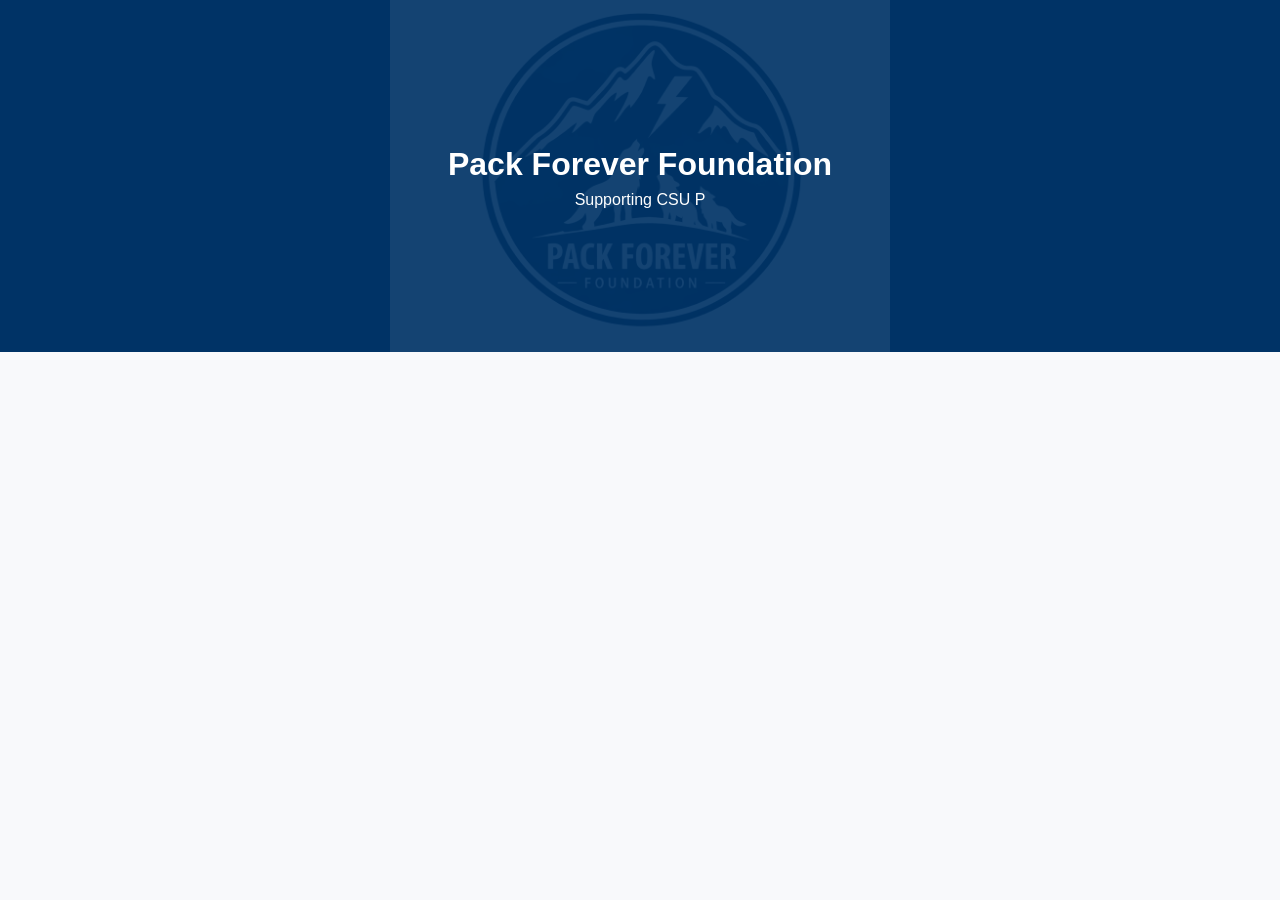
==== index.html @ d23c18dd "Remove multiple sections from index.html Removed several sections from the index.html file, includin" ====
<!DOCTYPE html>
<html lang="en">
<head>
<meta charset="UTF-8">
<title>Pack Forever Foundation</title>
<meta name="viewport" content="width=device-width, initial-scale=1.0">
<link rel="stylesheet" href="styles.css">
<style>
/* Local index-only tweaks */
.upcoming-event-section {
  padding: 20px 20px 60px;
}

.upcoming-event-card {
  max-width: 700px;
  margin: 0 auto;
  background: #fff;
  border-radius: 12px;
  box-shadow: 0 4px 14px rgba(0,0,0,0.1);
  border-left: 6px solid #cc0000;
  padding: 30px;
  display: flex;
  align-items: center;
  justify-content: space-between;
  gap: 25px;
  flex-wrap: wrap;
}

.upcoming-event-card .info {
  text-align: left;
  flex: 1;
  min-width: 220px;
}

.upcoming-event-card .eyebrow {
  color: #cc0000;
  font-weight: 800;
  font-size: 12px;
  letter-spacing: 2px;
  text-transform: uppercase;
  margin-bottom: 6px;
}

.upcoming-event-card h3 {
  color: #003366;
  font-size: 22px;
  margin-bottom: 4px;
}

.upcoming-event-card .event-date {
  color: #666;
  font-size: 15px;
}

/* Subtle divider between stacked board-cta sections */
.board-cta + .board-cta {
  border-top: 1px solid rgba(255,255,255,0.08);
}
</style>
</head>
<body>

<!-- HERO -->
<div class="hero">
  <h1 class="fade-in">Pack Forever Foundation</h1>
  <p class="fade-in delay-1">
    Supporting CSU P
---- styles.css ----
/* ---------- Base ---------- */
* { box-sizing: border-box; margin: 0; padding: 0; }

body {
  font-family: 'Segoe UI', Tahoma, sans-serif;
  color: #003366;
  background-color: #f8f9fb;
  line-height: 1.5;
}

/* ---------- Navigation ---------- */
nav {
  background: #002244;
  text-align: center;
  padding: 12px;
  position: sticky;
  top: 0;
  z-index: 100;
}

nav a {
  color: white;
  margin: 0 15px;
  text-decoration: none;
  font-weight: bold;
  font-size: 14px;
}

nav a:hover { color: #cc0000; }

/* ---------- Footer ---------- */
footer {
  background: #003366;
  color: white;
  text-align: center;
  padding: 25px;
  margin-top: 0;
}

/* ---------- Buttons ---------- */
.btn {
  display: inline-block;
  padding: 14px 24px;
  margin: 10px;
  background: #003366;
  color: white;
  text-decoration: none;
  border-radius: 6px;
  font-weight: bold;
}

.btn.red { background: #cc0000; }
.btn:hover { opacity: 0.9; }

/* ---------- Hero (Home only) ---------- */
.hero {
  position: relative;
  background: #003366;
  color: white;
  text-align: center;
  padding: 140px 20px;
  overflow: hidden;
}

.hero::before {
  content: "";
  position: absolute;
  top: 50%; left: 50%;
  width: 500px; height: 500px;
  background: url('logo.png') no-repeat center;
  background-size: contain;
  opacity: 0.08;
  transform: translate(-50%, -50%);
}

.hero * { position: relative; z-index: 1; }

@keyframes fadeIn {
  from { opacity: 0; transform: translateY(15px); }
  to   { opacity: 1; transform: translateY(0); }
}

.fade-in { opacity: 0; animation: fadeIn 1.2s ease forwards; }
.delay-1 { animation-delay: 0.3s; }
.delay-2 { animation-delay: 0.6s; }

/* ---------- Page Title (inner pages, no hero) ---------- */
.page-title {
  text-align: center;
  padding: 60px 20px 20px;
}

.page-title h1 {
  margin-bottom: 12px;
}

/* ---------- Sections ---------- */
section {
  padding: 60px 20px;
  max-width: 1000px;
  margin: auto;
  text-align: center;
}

section h2 { margin-bottom: 20px; }

section p {
  max-width: 700px;
  margin: 0 auto 16px;
}

/* ---------- Card grid (Home objectives) ---------- */
.cards {
  display: grid;
  grid-template-columns: repeat(auto-fit, minmax(250px, 1fr));
  gap: 20px;
  margin-top: 30px;
}

.card {
  background: white;
  padding: 25px;
  border-radius: 10px;
  box-shadow: 0 4px 10px rgba(0,0,0,0.1);
}

.card h3 { margin-bottom: 10px; }

/* ---------- Two-column layout ---------- */
.two-column {
  display: grid;
  grid-template-columns: 1fr 1fr;
  max-width: 1200px;
  margin: 0 auto;
  gap: 0;
  position: relative;
}

.two-column .column:first-child {
  border-right: 2px solid #cc0000;
}

.two-column section {
  padding: 40px 30px;
  max-width: none;
}

@media (max-width: 768px) {
  .two-column {
    grid-template-columns: 1fr;
  }

  .two-column .column:first-child {
    border-right: none;
    border-bottom: 2px solid #cc0000;
  }
}
/* ---------- Section Divider ---------- */
.section-divider {
  border: none;
  border-top: 2px solid #cc0000;
  max-width: 1000px;
  margin: 20px auto;
}


/* ---------- Board CTA (Home) ---------- */
.board-cta {
  background: #002244;
  color: white;
  text-align: center;
  padding: 60px 20px;
}

.board-cta h2 { color: white; margin-bottom: 14px; }
.board-cta p { max-width: 600px; margin: 0 auto 28px; opacity: 0.85; line-height: 1.6; }
.board-cta .btn { background: #cc0000; }

/* ---------- Board page cards ---------- */
.board-container {
  max-width: 1000px;
  margin: auto;
  padding: 40px 20px;
}

.board-container h1 {
  text-align: center;
  margin-bottom: 40px;
}

.board-card {
  display: flex;
  background: #fff;
  border-radius: 12px;
  margin-bottom: 25px;
  overflow: hidden;
  box-shadow: 0 2px 6px rgba(0,0,0,0.08);
}

.board-card img {
  width: 200px;
  height: 200px;
  object-fit: cover;
  border-left: 6px solid #cc0000;
}

.board-info {
  padding: 20px;
  flex: 1;
  text-align: left;
}

.board-header {
  display: flex;
  justify-content: space-between;
  align-items: center;
  flex-wrap: wrap;
  gap: 8px;
}

.board-header h3 {
  margin: 0;
  color: #0b3d91;
}

.tag {
  background: #e6eef9;
  color: #0b3d91;
  padding: 6px 10px;
  border-radius: 20px;
  font-size: 12px;
}

.role {
  margin: 5px 0 15px;
  color: #666;
}

.board-section {
  margin-bottom: 15px;
}

.board-section h4 {
  font-size: 12px;
  letter-spacing: 1px;
  color: #999;
  margin-bottom: 5px;
}

.now-badge {
  display: inline-block;
  background: #d7e8c5;
  color: #3c6e1f;
  font-size: 12px;
  letter-spacing: 1px;
  padding: 4px 10px;
  border-radius: 12px;
  margin-bottom: 8px;
}

.board-info p {
  margin: 0;
  line-height: 1.5;
  max-width: none;
}

@media (max-width: 768px) {
  .board-card {
    flex-direction: column;
  }

  .board-card img {
    width: 100%;
    height: auto;
    border-left: none;
    border-bottom: 6px solid #cc0000;
  }
}

/* ---------- Events page ---------- */
.events-grid {
  max-width: 1100px;
  margin: 0 auto 40px;
  padding: 0 20px;
  display: grid;
  grid-template-columns: 1fr 1fr;
  gap: 30px;
}

.event-card {
  background: #fff;
  border-radius: 12px;
  overflow: hidden;
  box-shadow: 0 4px 14px rgba(0, 0, 0, 0.1);
  display: flex;
  flex-direction: column;
}

.event-graphic {
  width: 100%;
  aspect-ratio: 600 / 280;
  background: #003366;
  display: block;
}

.event-graphic svg {
  width: 100%;
  height: 100%;
  display: block;
}

.event-details {
  padding: 25px 30px 30px;
  text-align: left;
}

.event-tag {
  display: inline-block;
  background: #cc0000;
  color: #fff;
  font-size: 11px;
  letter-spacing: 1.5px;
  padding: 5px 10px;
  border-radius: 4px;
  text-transform: uppercase;
  font-weight: bold;
  margin-bottom: 12px;
}

.event-card h3 {
  font-size: 24px;
  margin-bottom: 12px;
  color: #003366;
}

.event-meta {
  margin-bottom: 14px;
  color: #333;
  line-height: 1.7;
  font-size: 15px;
}

.event-card p {
  color: #444;
  line-height: 1.6;
  margin-bottom: 10px;
  max-width: none;
}

.event-status {
  font-style: italic;
  color: #888;
  font-size: 14px;
}

@media (max-width: 768px) {
  .events-grid {
    grid-template-columns: 1fr;
  }
}

/* ---------- Poll ---------- */
.poll-section {
  max-width: 800px;
  background: #fff;
  border-radius: 12px;
  box-shadow: 0 4px 14px rgba(0, 0, 0, 0.08);
  padding: 50px 40px;
  margin: 20px auto 60px;
}

.poll {
  margin-top: 30px;
  text-align: left;
}

.poll-option {
  display: grid;
  grid-template-columns: 1fr auto;
  grid-template-rows: auto auto;
  gap: 8px 16px;
  align-items: center;
  padding: 16px 0;
  border-bottom: 1px solid #eee;
}

.poll-option:last-child {
  border-bottom: none;
}

.poll-label {
  grid-column: 1;
  grid-row: 1;
  display: flex;
  justify-content: space-between;
  align-items: center;
  font-weight: 600;
  color: #003366;
  font-size: 15px;
}

.poll-count {
  color: #888;
  font-size: 13px;
  font-weight: normal;
}

.poll-bar {
  grid-column: 1;
  grid-row: 2;
  height: 8px;
  background: #eef1f6;
  border-radius: 5px;
  overflow: hidden;
}

.poll-fill {
  height: 100%;
  width: 0%;
  background: linear-gradient(90deg, #003366, #cc0000);
  border-radius: 5px;
  transition: width 0.6s ease;
}

.poll-vote-btn {
  grid-column: 2;
  grid-row: 1 / span 2;
  background: #003366;
  color: #fff;
  border: none;
  border-radius: 6px;
  padding: 10px 18px;
  font-weight: bold;
  cursor: pointer;
  font-family: inherit;
  font-size: 13px;
  align-self: center;
  transition: background 0.2s;
}

.poll-vote-btn:hover:not(:disabled) {
  background: #cc0000;
}

.poll-vote-btn:disabled {
  background: #ccc;
  cursor: default;
}

.poll-note {
  margin-top: 25px;
  font-size: 14px;
  color: #666;
  text-align: center;
}
/* ---------- Featured Launch Event (Brunch) ---------- */
.brunch-launch {
  max-width: 1100px;
  margin: 0 auto 40px;
  padding: 0 20px;
  display: grid;
  grid-template-columns: 1fr 1.1fr;
  gap: 40px;
  align-items: center;
}

.brunch-flyer {
  position: relative;
}

.brunch-flyer img {
  width: 100%;
  height: auto;
  display: block;
  border-radius: 12px;
  box-shadow: 0 8px 24px rgba(0,0,0,0.18);
}

.brunch-badge {
  position: absolute;
  top: -12px;
  left: -12px;
  background: #cc0000;
  color: #fff;
  padding: 10px 18px;
  border-radius: 8px;
  font-weight: 800;
  font-size: 13px;
  letter-spacing: 1.5px;
  text-transform: uppercase;
  box-shadow: 0 4px 12px rgba(0,0,0,0.25);
  z-index: 2;
}

.brunch-text {
  text-align: left;
}

.brunch-text .eyebrow {
  color: #cc0000;
  font-weight: 800;
  font-size: 13px;
  letter-spacing: 2px;
  text-transform: uppercase;
  margin-bottom: 10px;
}

.brunch-text h2 {
  color: #003366;
  font-size: 36px;
  margin-bottom: 8px;
  line-height: 1.1;
}

.brunch-text .tagline {
  color: #cc0000;
  font-weight: 700;
  font-style: italic;
  margin-bottom: 22px;
  font-size: 17px;
}

.brunch-text p {
  line-height: 1.7;
  margin-bottom: 14px;
  color: #333;
  max-width: none;
}

.brunch-text p strong {
  color: #003366;
}

.brunch-free {
  display: inline-block;
  background: #003366;
  color: #fff;
  padding: 14px 22px;
  border-radius: 10px;
  margin-top: 12px;
  font-weight: 600;
  font-size: 15px;
}

.brunch-free span {
  color: #FFD200;
  font-weight: 800;
  letter-spacing: 1px;
}

@media (max-width: 800px) {
  .brunch-launch {
    grid-template-columns: 1fr;
    gap: 30px;
  }
  .brunch-text { text-align: center; }
  .brunch-text h2 { font-size: 28px; }
  .brunch-flyer { max-width: 420px; margin: 0 auto; }
}
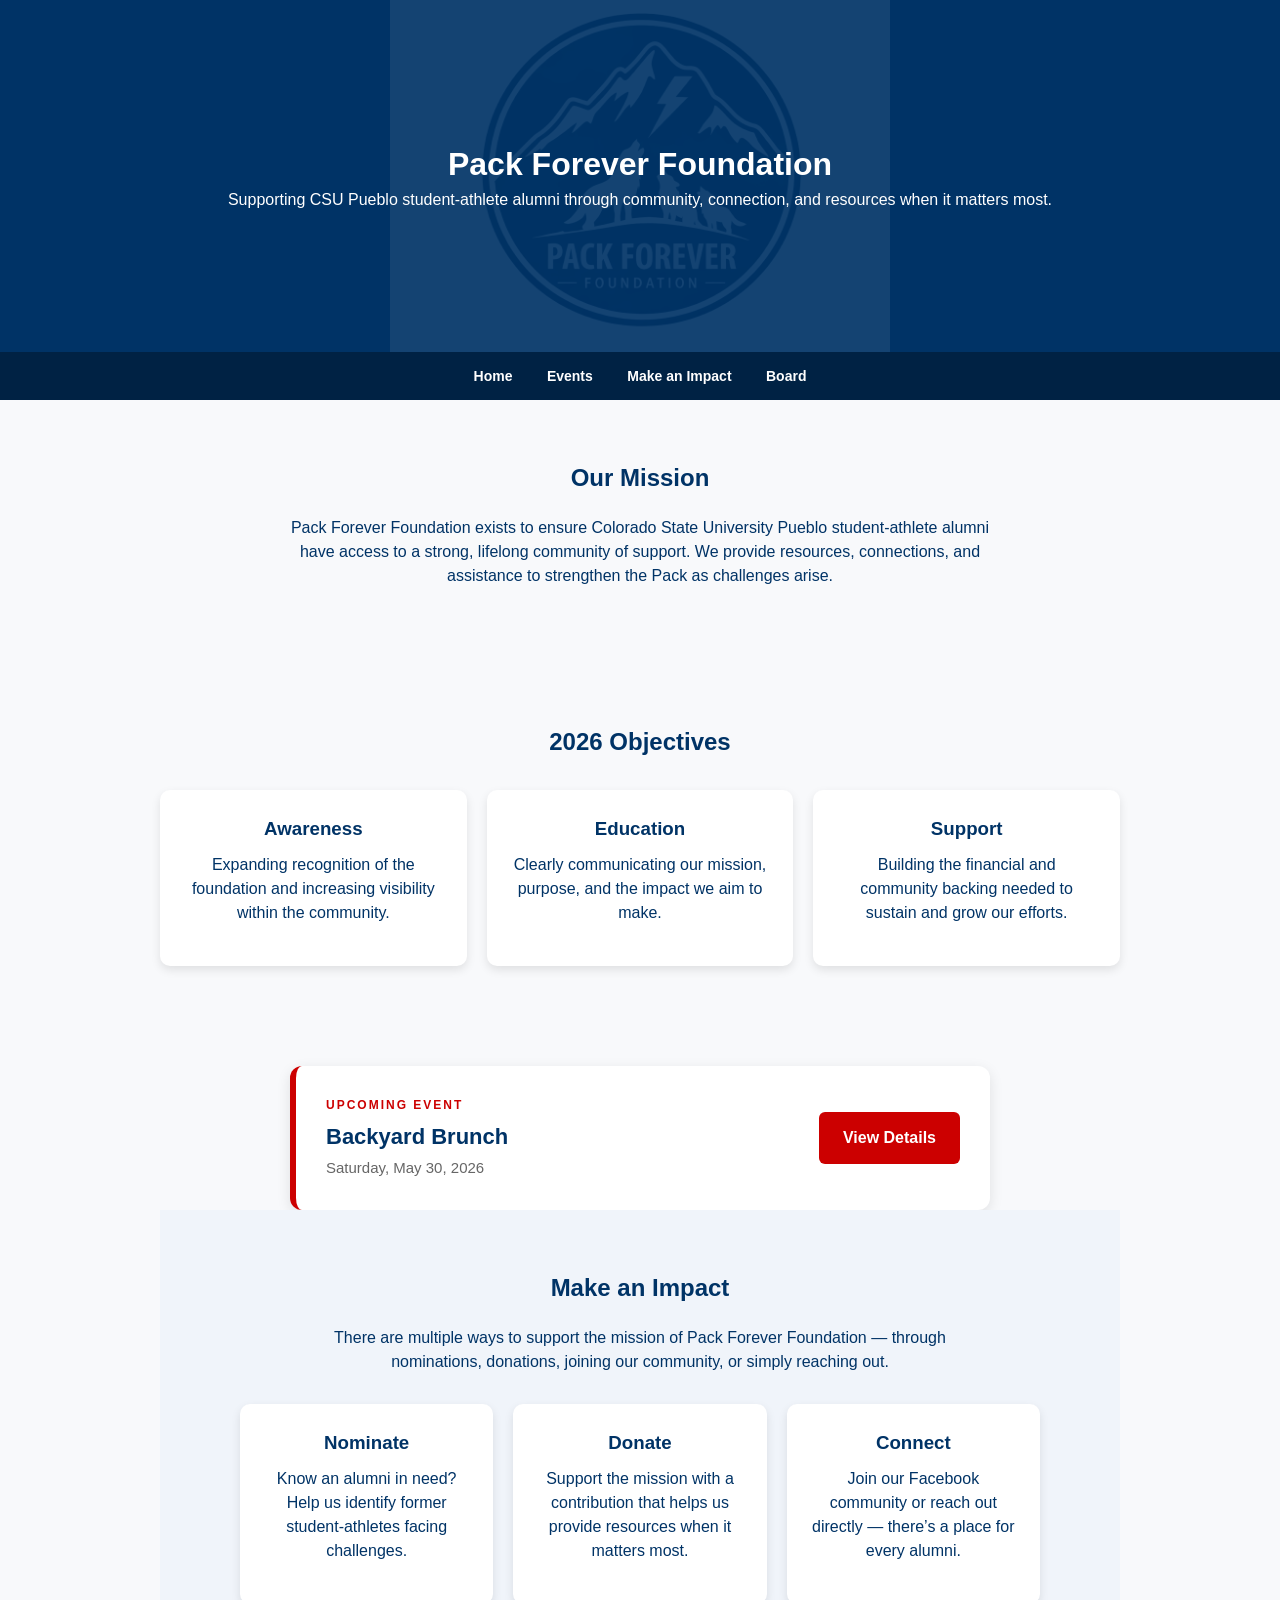
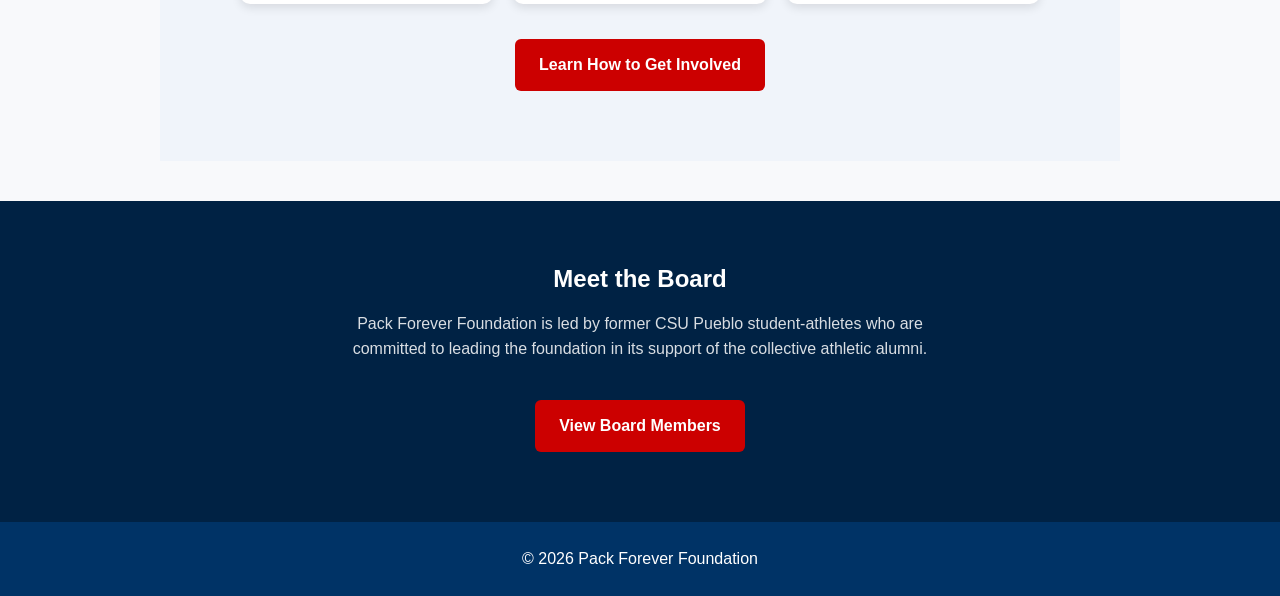
==== commit b2f9cdeb: "Refactor index.html with updated content and structure Removed old styles and added new sections for" ====
--- a/index.html
+++ b/index.html
@@ -5,63 +5,99 @@
 <title>Pack Forever Foundation</title>
 <meta name="viewport" content="width=device-width, initial-scale=1.0">
 <link rel="stylesheet" href="styles.css">
-<style>
-/* Local index-only tweaks */
-.upcoming-event-section {
-  padding: 20px 20px 60px;
-}
-
-.upcoming-event-card {
-  max-width: 700px;
-  margin: 0 auto;
-  background: #fff;
-  border-radius: 12px;
-  box-shadow: 0 4px 14px rgba(0,0,0,0.1);
-  border-left: 6px solid #cc0000;
-  padding: 30px;
-  display: flex;
-  align-items: center;
-  justify-content: space-between;
-  gap: 25px;
-  flex-wrap: wrap;
-}
-
-.upcoming-event-card .info {
-  text-align: left;
-  flex: 1;
-  min-width: 220px;
-}
-
-.upcoming-event-card .eyebrow {
-  color: #cc0000;
-  font-weight: 800;
-  font-size: 12px;
-  letter-spacing: 2px;
-  text-transform: uppercase;
-  margin-bottom: 6px;
-}
-
-.upcoming-event-card h3 {
-  color: #003366;
-  font-size: 22px;
-  margin-bottom: 4px;
-}
-
-.upcoming-event-card .event-date {
-  color: #666;
-  font-size: 15px;
-}
-
-/* Subtle divider between stacked board-cta sections */
-.board-cta + .board-cta {
-  border-top: 1px solid rgba(255,255,255,0.08);
-}
-</style>
 </head>
 <body>
 
-<!-- HERO -->
 <div class="hero">
   <h1 class="fade-in">Pack Forever Foundation</h1>
   <p class="fade-in delay-1">
-    Supporting CSU P
+    Supporting CSU Pueblo student-athlete alumni through community, connection,
+    and resources when it matters most.
+  </p>
+</div>
+
+<nav>
+  <a href="index.html">Home</a>
+  <a href="events.html">Events</a>
+  <a href="impact.html">Make an Impact</a>
+  <a href="board.html">Board</a>
+</nav>
+
+<section id="mission">
+  <h2>Our Mission</h2>
+  <p>
+    Pack Forever Foundation exists to ensure Colorado State University Pueblo
+    student-athlete alumni have access to a strong, lifelong community of support.
+    We provide resources, connections, and assistance to strengthen the Pack as
+    challenges arise.
+  </p>
+</section>
+
+<section>
+  <h2>2026 Objectives</h2>
+  <div class="cards">
+    <div class="card">
+      <h3>Awareness</h3>
+      <p>Expanding recognition of the foundation and increasing visibility within the community.</p>
+    </div>
+    <div class="card">
+      <h3>Education</h3>
+      <p>Clearly communicating our mission, purpose, and the impact we aim to make.</p>
+    </div>
+    <div class="card">
+      <h3>Support</h3>
+      <p>Building the financial and community backing needed to sustain and grow our efforts.</p>
+    </div>
+  </div>
+</section>
+
+  <!-- UPCOMING EVENT PLUG -->
+<section id="upcoming-event" style="padding: 40px 20px;">
+  <div style="max-width: 700px; margin: 0 auto; background: #fff; border-radius: 12px; box-shadow: 0 4px 14px rgba(0,0,0,0.1); border-left: 6px solid #cc0000; padding: 30px; display: flex; align-items: center; justify-content: space-between; gap: 25px; flex-wrap: wrap;">
+    <div style="text-align: left; flex: 1; min-width: 220px;">
+      <div style="color: #cc0000; font-weight: 800; font-size: 12px; letter-spacing: 2px; text-transform: uppercase; margin-bottom: 6px;">Upcoming Event</div>
+      <h3 style="color: #003366; font-size: 22px; margin-bottom: 4px;">Backyard Brunch</h3>
+      <div style="color: #666; font-size: 15px;">Saturday, May 30, 2026</div>
+    </div>
+    <a href="events.html" class="btn red" style="margin: 0;">View Details</a>
+  </div>
+
+<!-- MAKE AN IMPACT PREVIEW -->
+<section id="impact-preview" style="background: #f0f4fa; padding: 60px 20px;">
+  <h2>Make an Impact</h2>
+  <p>
+    There are multiple ways to support the mission of Pack Forever Foundation &mdash; through
+    nominations, donations, joining our community, or simply reaching out.
+  </p>
+
+  <div class="cards" style="max-width: 800px; margin: 30px auto 0;">
+    <div class="card">
+      <h3>Nominate</h3>
+      <p>Know an alumni in need? Help us identify former student-athletes facing challenges.</p>
+    </div>
+    <div class="card">
+      <h3>Donate</h3>
+      <p>Support the mission with a contribution that helps us provide resources when it matters most.</p>
+    </div>
+    <div class="card">
+      <h3>Connect</h3>
+      <p>Join our Facebook community or reach out directly &mdash; there&rsquo;s a place for every alumni.</p>
+    </div>
+  </div>
+
+  <a class="btn red" href="impact.html" style="margin-top: 35px;">Learn How to Get Involved</a>
+</section>
+
+</section>
+<div class="board-cta">
+  <h2>Meet the Board</h2>
+  <p>Pack Forever Foundation is led by former CSU Pueblo student-athletes who are committed to leading the foundation in its support of the collective athletic alumni.</p>
+  <a class="btn" href="board.html">View Board Members</a>
+</div>
+
+<footer>
+  <p>&copy; 2026 Pack Forever Foundation</p>
+</footer>
+
+</body>
+</html>
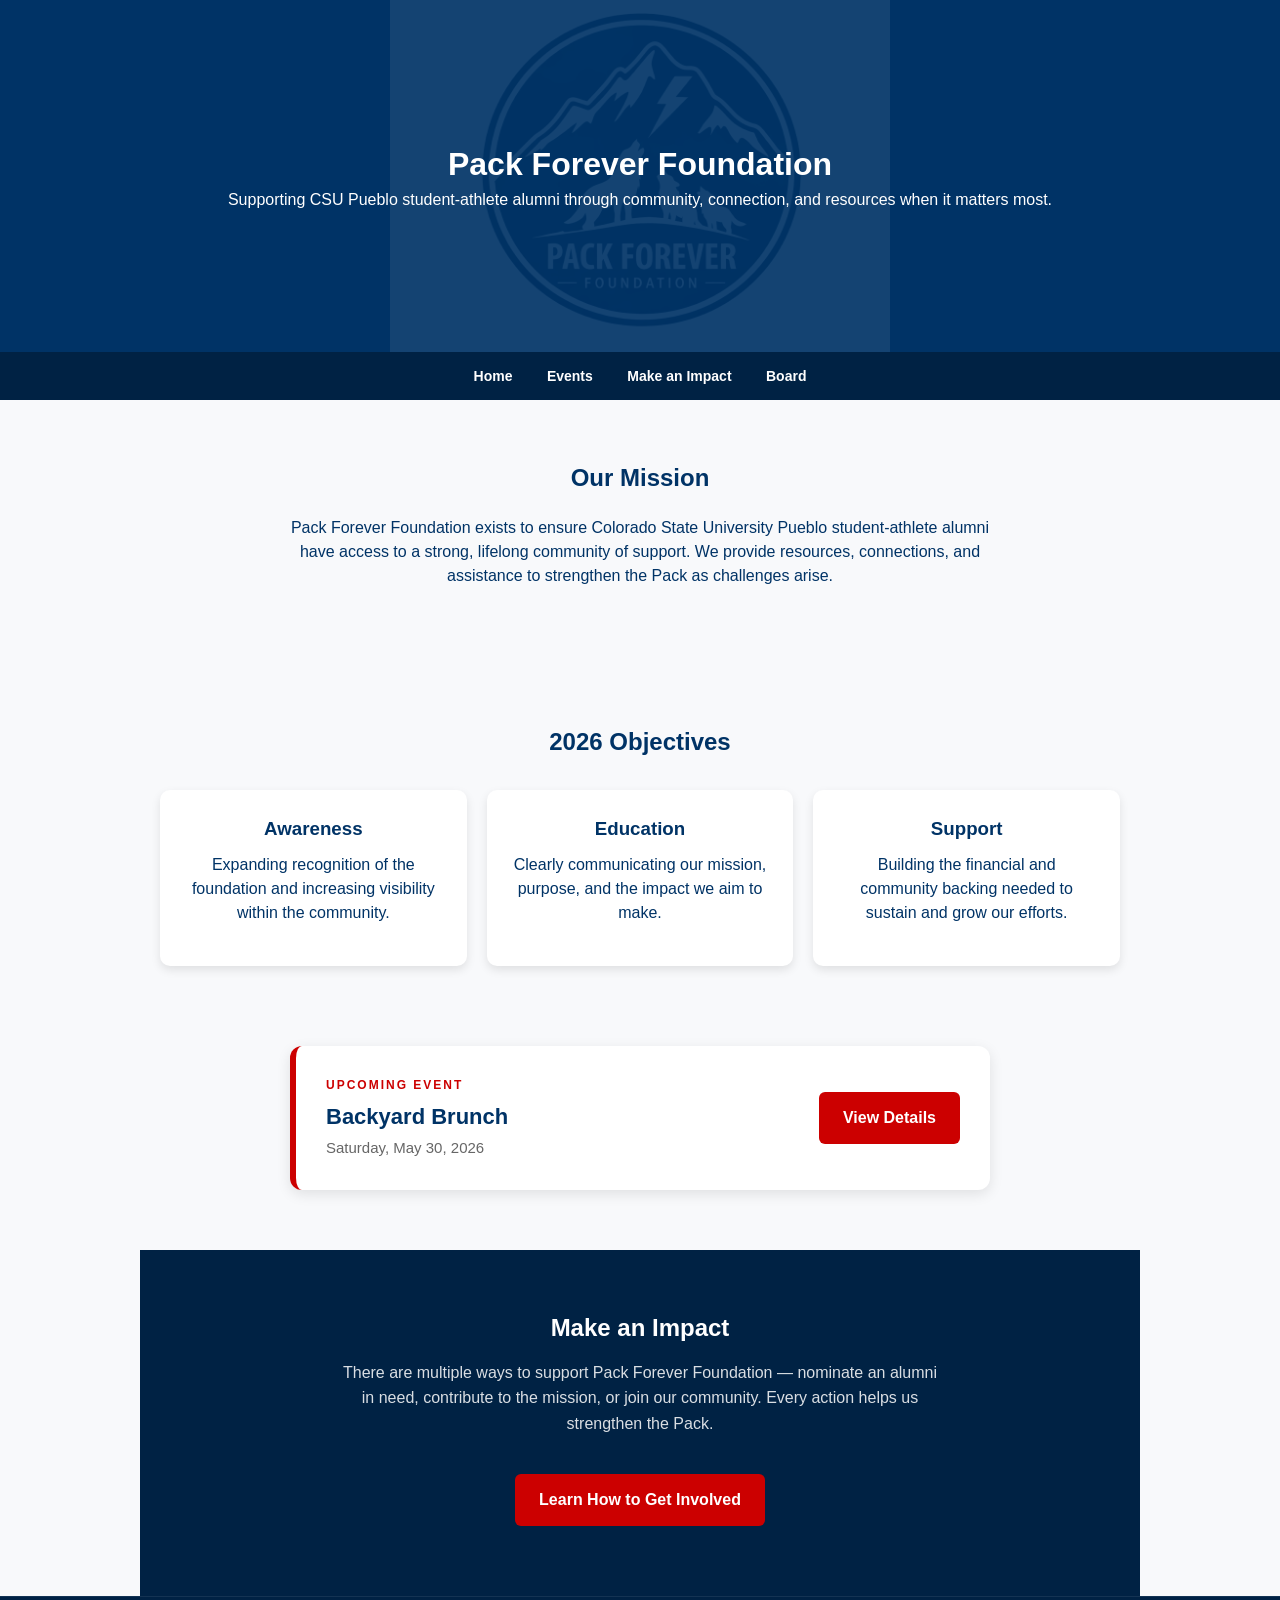
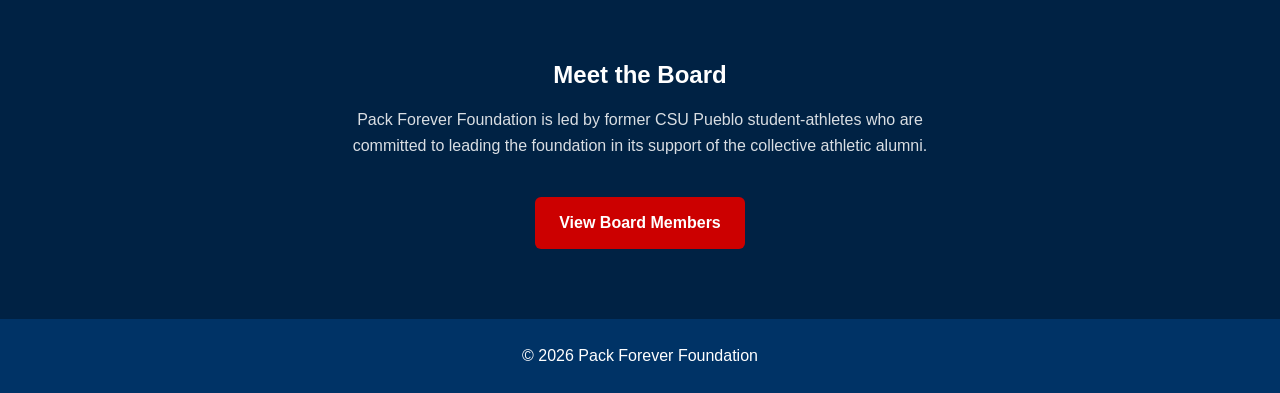
==== commit a574b95c: "Refactor upcoming event section with CSS classes" ====
--- a/index.html
+++ b/index.html
@@ -5,9 +5,62 @@
 <title>Pack Forever Foundation</title>
 <meta name="viewport" content="width=device-width, initial-scale=1.0">
 <link rel="stylesheet" href="styles.css">
+<style>
+/* Local index-only tweaks */
+.upcoming-event-section {
+  padding: 20px 20px 60px;
+}
+
+.upcoming-event-card {
+  max-width: 700px;
+  margin: 0 auto;
+  background: #fff;
+  border-radius: 12px;
+  box-shadow: 0 4px 14px rgba(0,0,0,0.1);
+  border-left: 6px solid #cc0000;
+  padding: 30px;
+  display: flex;
+  align-items: center;
+  justify-content: space-between;
+  gap: 25px;
+  flex-wrap: wrap;
+}
+
+.upcoming-event-card .info {
+  text-align: left;
+  flex: 1;
+  min-width: 220px;
+}
+
+.upcoming-event-card .eyebrow {
+  color: #cc0000;
+  font-weight: 800;
+  font-size: 12px;
+  letter-spacing: 2px;
+  text-transform: uppercase;
+  margin-bottom: 6px;
+}
+
+.upcoming-event-card h3 {
+  color: #003366;
+  font-size: 22px;
+  margin-bottom: 4px;
+}
+
+.upcoming-event-card .event-date {
+  color: #666;
+  font-size: 15px;
+}
+
+/* Subtle divider between stacked board-cta sections */
+.board-cta + .board-cta {
+  border-top: 1px solid rgba(255,255,255,0.08);
+}
+</style>
 </head>
 <body>
 
+<!-- HERO -->
 <div class="hero">
   <h1 class="fade-in">Pack Forever Foundation</h1>
   <p class="fade-in delay-1">
@@ -16,6 +69,7 @@
   </p>
 </div>
 
+<!-- NAV -->
 <nav>
   <a href="index.html">Home</a>
   <a href="events.html">Events</a>
@@ -23,6 +77,7 @@
   <a href="board.html">Board</a>
 </nav>
 
+<!-- MISSION -->
 <section id="mission">
   <h2>Our Mission</h2>
   <p>
@@ -33,6 +88,7 @@
   </p>
 </section>
 
+<!-- 2026 OBJECTIVES -->
 <section>
   <h2>2026 Objectives</h2>
   <div class="cards">
@@ -51,44 +107,29 @@
   </div>
 </section>
 
-  <!-- UPCOMING EVENT PLUG -->
-<section id="upcoming-event" style="padding: 40px 20px;">
-  <div style="max-width: 700px; margin: 0 auto; background: #fff; border-radius: 12px; box-shadow: 0 4px 14px rgba(0,0,0,0.1); border-left: 6px solid #cc0000; padding: 30px; display: flex; align-items: center; justify-content: space-between; gap: 25px; flex-wrap: wrap;">
-    <div style="text-align: left; flex: 1; min-width: 220px;">
-      <div style="color: #cc0000; font-weight: 800; font-size: 12px; letter-spacing: 2px; text-transform: uppercase; margin-bottom: 6px;">Upcoming Event</div>
-      <h3 style="color: #003366; font-size: 22px; margin-bottom: 4px;">Backyard Brunch</h3>
-      <div style="color: #666; font-size: 15px;">Saturday, May 30, 2026</div>
+<!-- UPCOMING EVENT PLUG -->
+<section id="upcoming-event" class="upcoming-event-section">
+  <div class="upcoming-event-card">
+    <div class="info">
+      <div class="eyebrow">Upcoming Event</div>
+      <h3>Backyard Brunch</h3>
+      <div class="event-date">Saturday, May 30, 2026</div>
     </div>
     <a href="events.html" class="btn red" style="margin: 0;">View Details</a>
   </div>
+</section>
 
 <!-- MAKE AN IMPACT PREVIEW -->
-<section id="impact-preview" style="background: #f0f4fa; padding: 60px 20px;">
+<section id="impact-preview" class="board-cta">
   <h2>Make an Impact</h2>
   <p>
-    There are multiple ways to support the mission of Pack Forever Foundation &mdash; through
-    nominations, donations, joining our community, or simply reaching out.
+    There are multiple ways to support Pack Forever Foundation &mdash; nominate an alumni in need,
+    contribute to the mission, or join our community. Every action helps us strengthen the Pack.
   </p>
-
-  <div class="cards" style="max-width: 800px; margin: 30px auto 0;">
-    <div class="card">
-      <h3>Nominate</h3>
-      <p>Know an alumni in need? Help us identify former student-athletes facing challenges.</p>
-    </div>
-    <div class="card">
-      <h3>Donate</h3>
-      <p>Support the mission with a contribution that helps us provide resources when it matters most.</p>
-    </div>
-    <div class="card">
-      <h3>Connect</h3>
-      <p>Join our Facebook community or reach out directly &mdash; there&rsquo;s a place for every alumni.</p>
-    </div>
-  </div>
-
-  <a class="btn red" href="impact.html" style="margin-top: 35px;">Learn How to Get Involved</a>
+  <a class="btn" href="impact.html">Learn How to Get Involved</a>
 </section>
 
-</section>
+<!-- MEET THE BOARD -->
 <div class="board-cta">
   <h2>Meet the Board</h2>
   <p>Pack Forever Foundation is led by former CSU Pueblo student-athletes who are committed to leading the foundation in its support of the collective athletic alumni.</p>
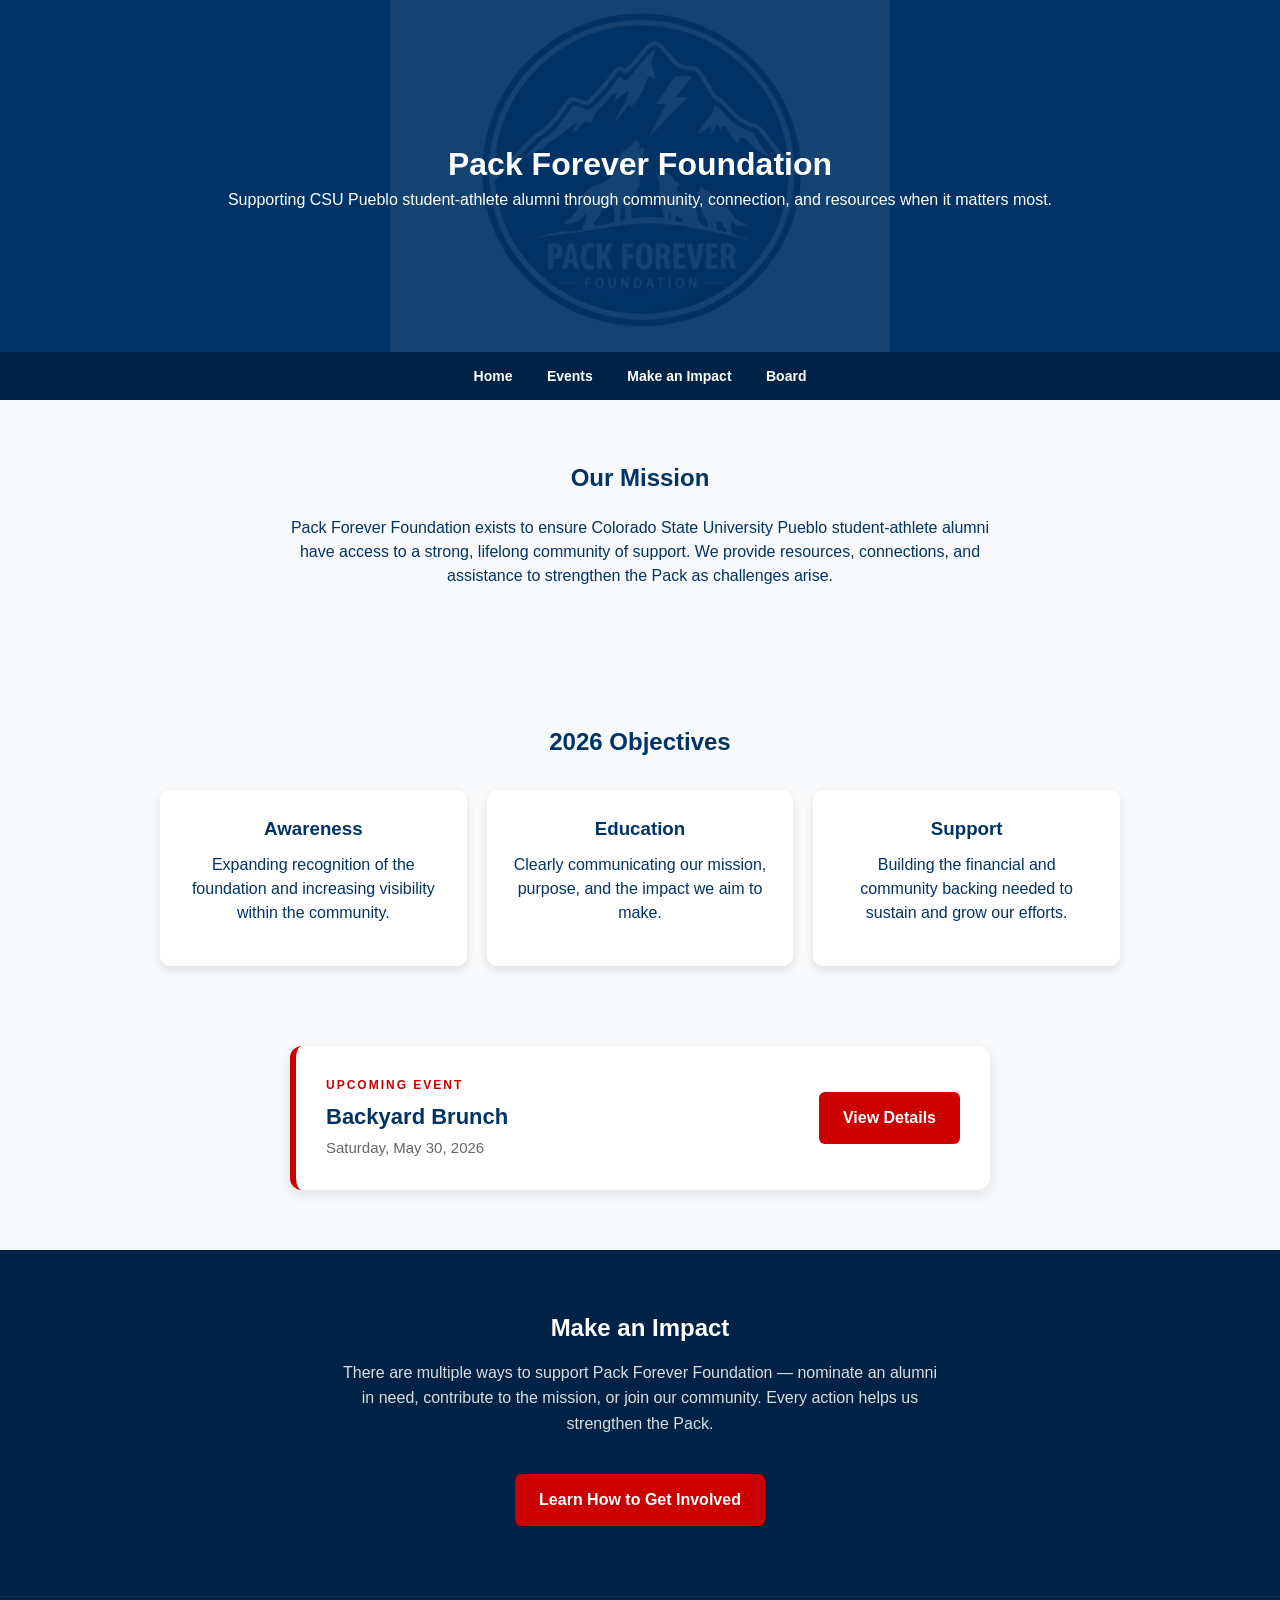
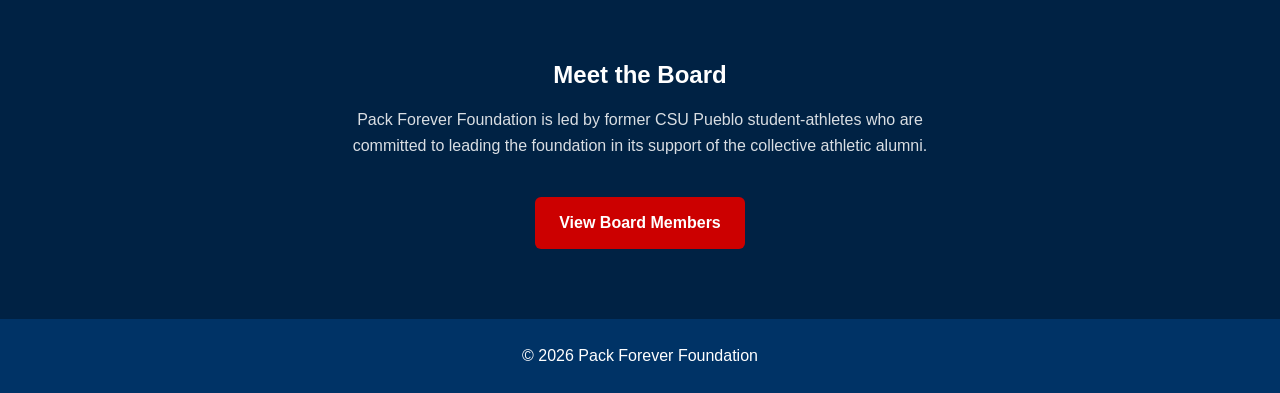
==== commit ad916b84: "Fix impact preview section markup in index.html" ====
--- a/index.html
+++ b/index.html
@@ -120,14 +120,14 @@
 </section>
 
 <!-- MAKE AN IMPACT PREVIEW -->
-<section id="impact-preview" class="board-cta">
+<div id="impact-preview" class="board-cta">
   <h2>Make an Impact</h2>
   <p>
     There are multiple ways to support Pack Forever Foundation &mdash; nominate an alumni in need,
     contribute to the mission, or join our community. Every action helps us strengthen the Pack.
   </p>
   <a class="btn" href="impact.html">Learn How to Get Involved</a>
-</section>
+</div>
 
 <!-- MEET THE BOARD -->
 <div class="board-cta">
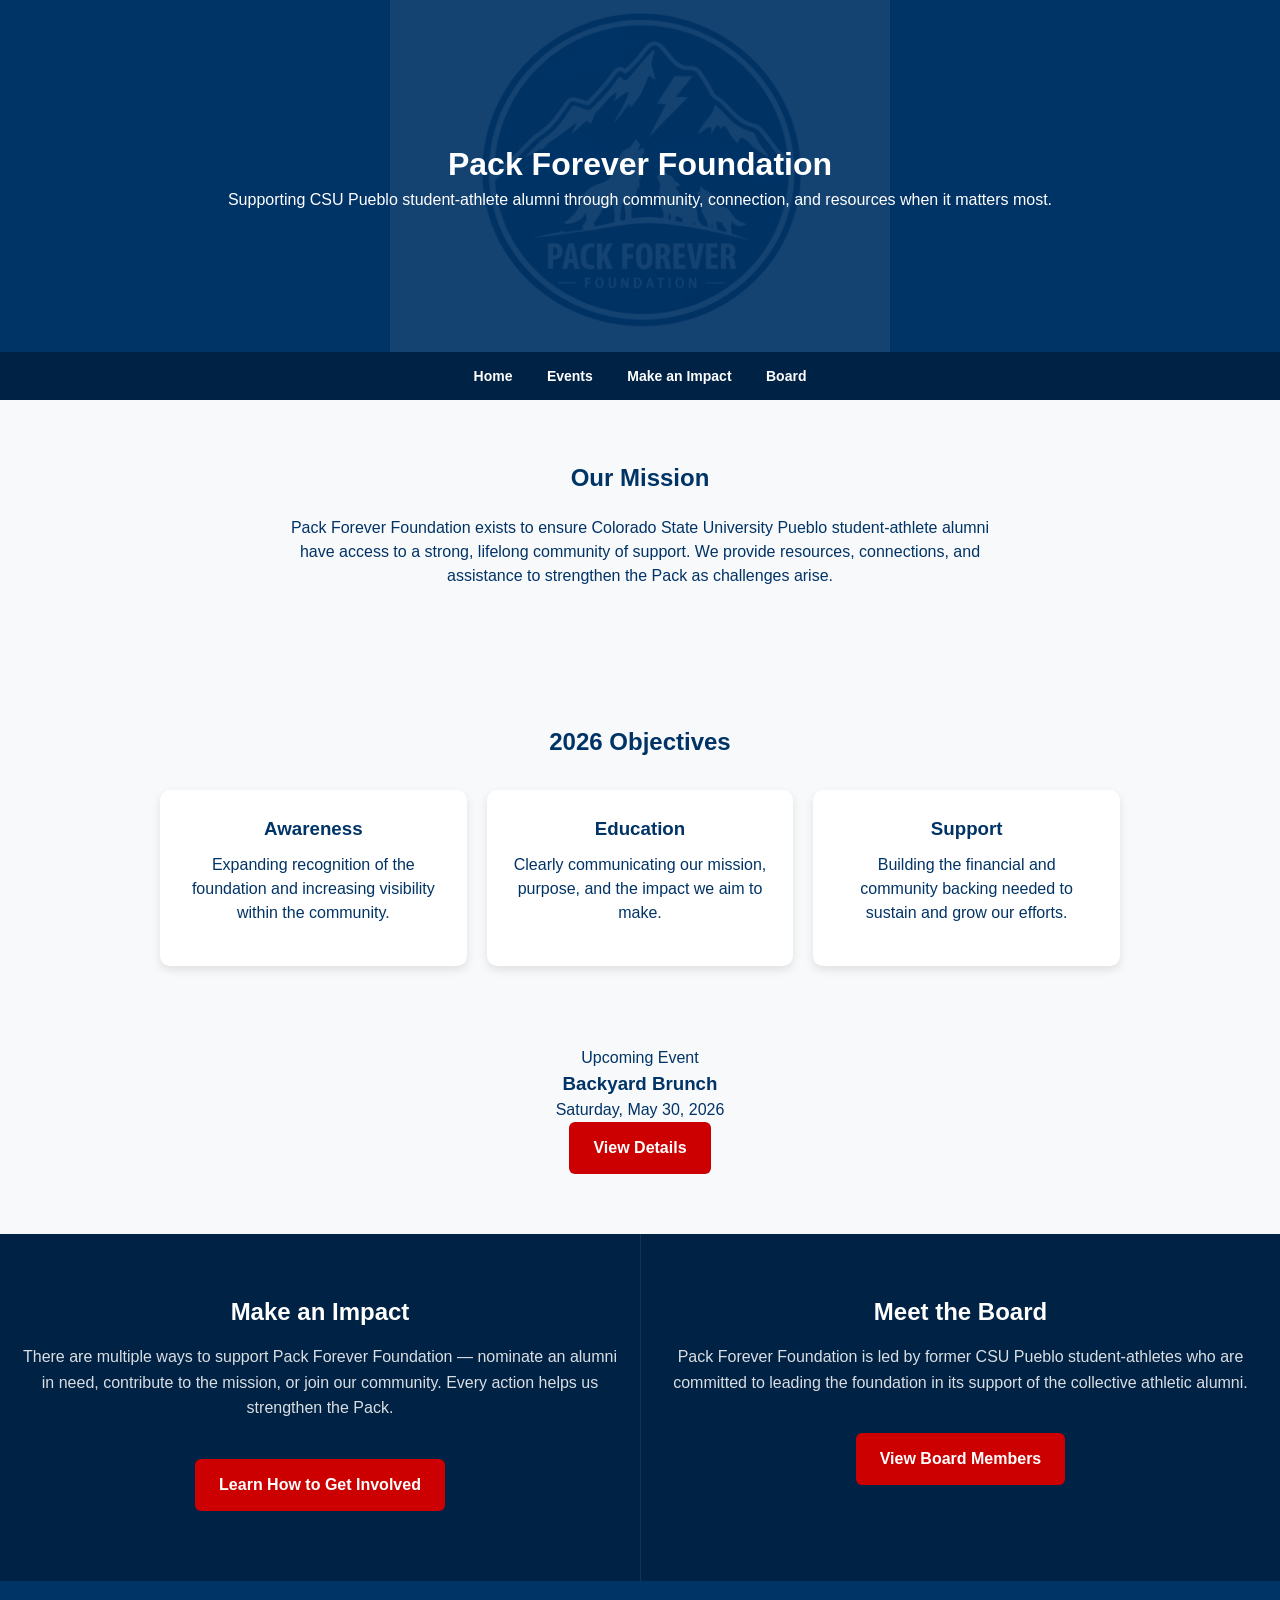
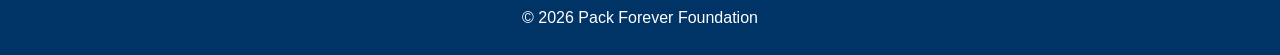
==== commit 13bd0eb5: "Refactor upcoming event card styles and add CTAs" ====
--- a/index.html
+++ b/index.html
@@ -11,50 +11,36 @@
   padding: 20px 20px 60px;
 }
 
-.upcoming-event-card {
-  max-width: 700px;
-  margin: 0 auto;
-  background: #fff;
-  border-radius: 12px;
-  box-shadow: 0 4px 14px rgba(0,0,0,0.1);
-  border-left: 6px solid #cc0000;
-  padding: 30px;
-  display: flex;
-  align-items: center;
-  justify-content: space-between;
-  gap: 25px;
-  flex-wrap: wrap;
-}
-
-.upcoming-event-card .info {
-  text-align: left;
-  flex: 1;
-  min-width: 220px;
-}
-
-.upcoming-event-card .eyebrow {
-  color: #cc0000;
-  font-weight: 800;
-  font-size: 12px;
-  letter-spacing: 2px;
-  text-transform: uppercase;
-  margin-bottom: 6px;
-}
-
-.upcoming-event-card h3 {
-  color: #003366;
-  font-size: 22px;
-  margin-bottom: 4px;
-}
-
-.upcoming-event-card .event-date {
-  color: #666;
-  font-size: 15px;
-}
+/* ... your existing styles stay here ... */
 
 /* Subtle divider between stacked board-cta sections */
 .board-cta + .board-cta {
   border-top: 1px solid rgba(255,255,255,0.08);
+}
+
+/* Side-by-side CTAs */
+.cta-row {
+  display: grid;
+  grid-template-columns: 1fr 1fr;
+}
+
+.cta-row .board-cta {
+  margin: 0;
+}
+
+.cta-row .board-cta + .board-cta {
+  border-left: 1px solid rgba(255,255,255,0.08);
+  border-top: none;
+}
+
+@media (max-width: 768px) {
+  .cta-row {
+    grid-template-columns: 1fr;
+  }
+  .cta-row .board-cta + .board-cta {
+    border-left: none;
+    border-top: 1px solid rgba(255,255,255,0.08);
+  }
 }
 </style>
 </head>
@@ -119,21 +105,22 @@
   </div>
 </section>
 
-<!-- MAKE AN IMPACT PREVIEW -->
-<div id="impact-preview" class="board-cta">
-  <h2>Make an Impact</h2>
-  <p>
-    There are multiple ways to support Pack Forever Foundation &mdash; nominate an alumni in need,
-    contribute to the mission, or join our community. Every action helps us strengthen the Pack.
-  </p>
-  <a class="btn" href="impact.html">Learn How to Get Involved</a>
-</div>
+<!-- SIDE-BY-SIDE CTAs -->
+<div class="cta-row">
+  <div id="impact-preview" class="board-cta">
+    <h2>Make an Impact</h2>
+    <p>
+      There are multiple ways to support Pack Forever Foundation &mdash; nominate an alumni in need,
+      contribute to the mission, or join our community. Every action helps us strengthen the Pack.
+    </p>
+    <a class="btn" href="impact.html">Learn How to Get Involved</a>
+  </div>
 
-<!-- MEET THE BOARD -->
-<div class="board-cta">
-  <h2>Meet the Board</h2>
-  <p>Pack Forever Foundation is led by former CSU Pueblo student-athletes who are committed to leading the foundation in its support of the collective athletic alumni.</p>
-  <a class="btn" href="board.html">View Board Members</a>
+  <div class="board-cta">
+    <h2>Meet the Board</h2>
+    <p>Pack Forever Foundation is led by former CSU Pueblo student-athletes who are committed to leading the foundation in its support of the collective athletic alumni.</p>
+    <a class="btn" href="board.html">View Board Members</a>
+  </div>
 </div>
 
 <footer>
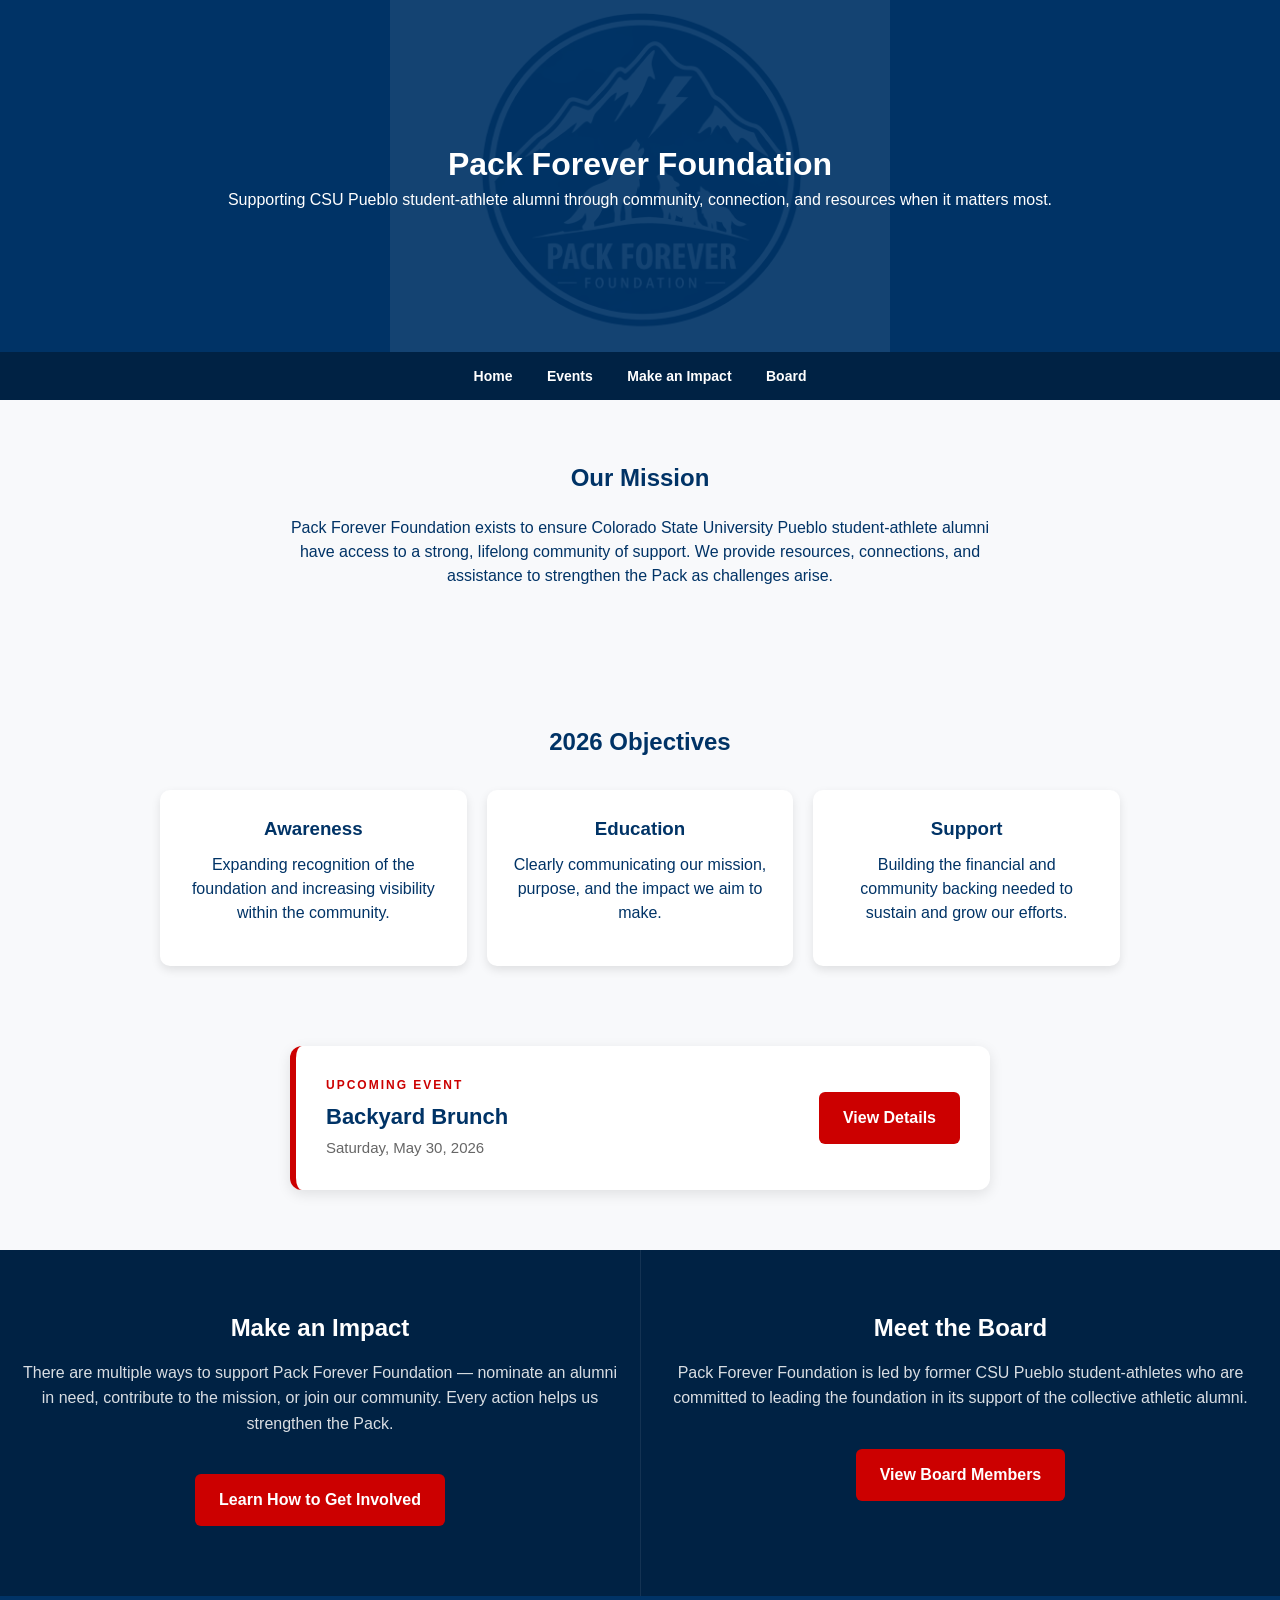
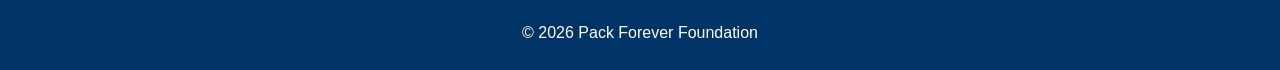
==== commit 5dc7688e: "Add styles for upcoming event cards Added styles for upcoming event cards including layout and typog" ====
--- a/index.html
+++ b/index.html
@@ -11,7 +11,46 @@
   padding: 20px 20px 60px;
 }
 
-/* ... your existing styles stay here ... */
+.upcoming-event-card {
+  max-width: 700px;
+  margin: 0 auto;
+  background: #fff;
+  border-radius: 12px;
+  box-shadow: 0 4px 14px rgba(0,0,0,0.1);
+  border-left: 6px solid #cc0000;
+  padding: 30px;
+  display: flex;
+  align-items: center;
+  justify-content: space-between;
+  gap: 25px;
+  flex-wrap: wrap;
+}
+
+.upcoming-event-card .info {
+  text-align: left;
+  flex: 1;
+  min-width: 220px;
+}
+
+.upcoming-event-card .eyebrow {
+  color: #cc0000;
+  font-weight: 800;
+  font-size: 12px;
+  letter-spacing: 2px;
+  text-transform: uppercase;
+  margin-bottom: 6px;
+}
+
+.upcoming-event-card h3 {
+  color: #003366;
+  font-size: 22px;
+  margin-bottom: 4px;
+}
+
+.upcoming-event-card .event-date {
+  color: #666;
+  font-size: 15px;
+}
 
 /* Subtle divider between stacked board-cta sections */
 .board-cta + .board-cta {
@@ -115,7 +154,6 @@
     </p>
     <a class="btn" href="impact.html">Learn How to Get Involved</a>
   </div>
-
   <div class="board-cta">
     <h2>Meet the Board</h2>
     <p>Pack Forever Foundation is led by former CSU Pueblo student-athletes who are committed to leading the foundation in its support of the collective athletic alumni.</p>
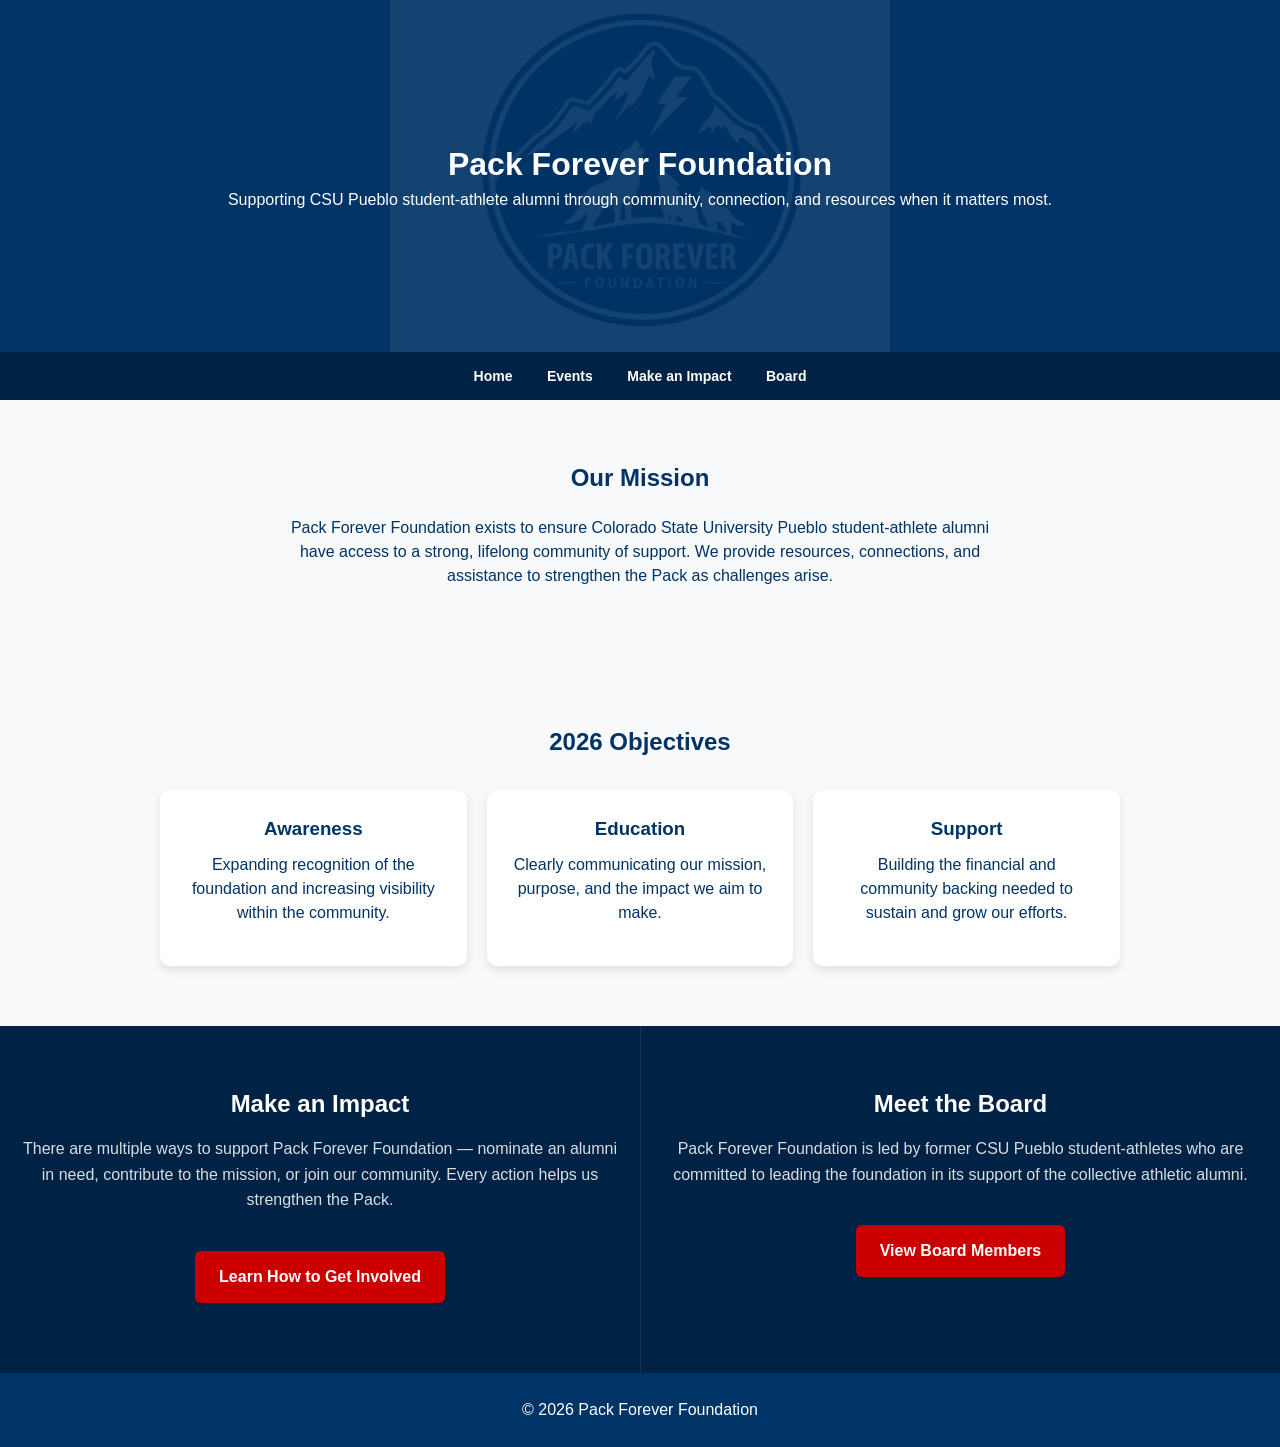
==== commit 8a24410e: "Remove upcoming event section and styles Removed upcoming event section and related styles from inde" ====
--- a/index.html
+++ b/index.html
@@ -6,51 +6,7 @@
 <meta name="viewport" content="width=device-width, initial-scale=1.0">
 <link rel="stylesheet" href="styles.css">
 <style>
-/* Local index-only tweaks */
-.upcoming-event-section {
-  padding: 20px 20px 60px;
-}
 
-.upcoming-event-card {
-  max-width: 700px;
-  margin: 0 auto;
-  background: #fff;
-  border-radius: 12px;
-  box-shadow: 0 4px 14px rgba(0,0,0,0.1);
-  border-left: 6px solid #cc0000;
-  padding: 30px;
-  display: flex;
-  align-items: center;
-  justify-content: space-between;
-  gap: 25px;
-  flex-wrap: wrap;
-}
-
-.upcoming-event-card .info {
-  text-align: left;
-  flex: 1;
-  min-width: 220px;
-}
-
-.upcoming-event-card .eyebrow {
-  color: #cc0000;
-  font-weight: 800;
-  font-size: 12px;
-  letter-spacing: 2px;
-  text-transform: uppercase;
-  margin-bottom: 6px;
-}
-
-.upcoming-event-card h3 {
-  color: #003366;
-  font-size: 22px;
-  margin-bottom: 4px;
-}
-
-.upcoming-event-card .event-date {
-  color: #666;
-  font-size: 15px;
-}
 
 /* Subtle divider between stacked board-cta sections */
 .board-cta + .board-cta {
@@ -132,17 +88,6 @@
   </div>
 </section>
 
-<!-- UPCOMING EVENT PLUG -->
-<section id="upcoming-event" class="upcoming-event-section">
-  <div class="upcoming-event-card">
-    <div class="info">
-      <div class="eyebrow">Upcoming Event</div>
-      <h3>Backyard Brunch</h3>
-      <div class="event-date">Saturday, May 30, 2026</div>
-    </div>
-    <a href="events.html" class="btn red" style="margin: 0;">View Details</a>
-  </div>
-</section>
 
 <!-- SIDE-BY-SIDE CTAs -->
 <div class="cta-row">
